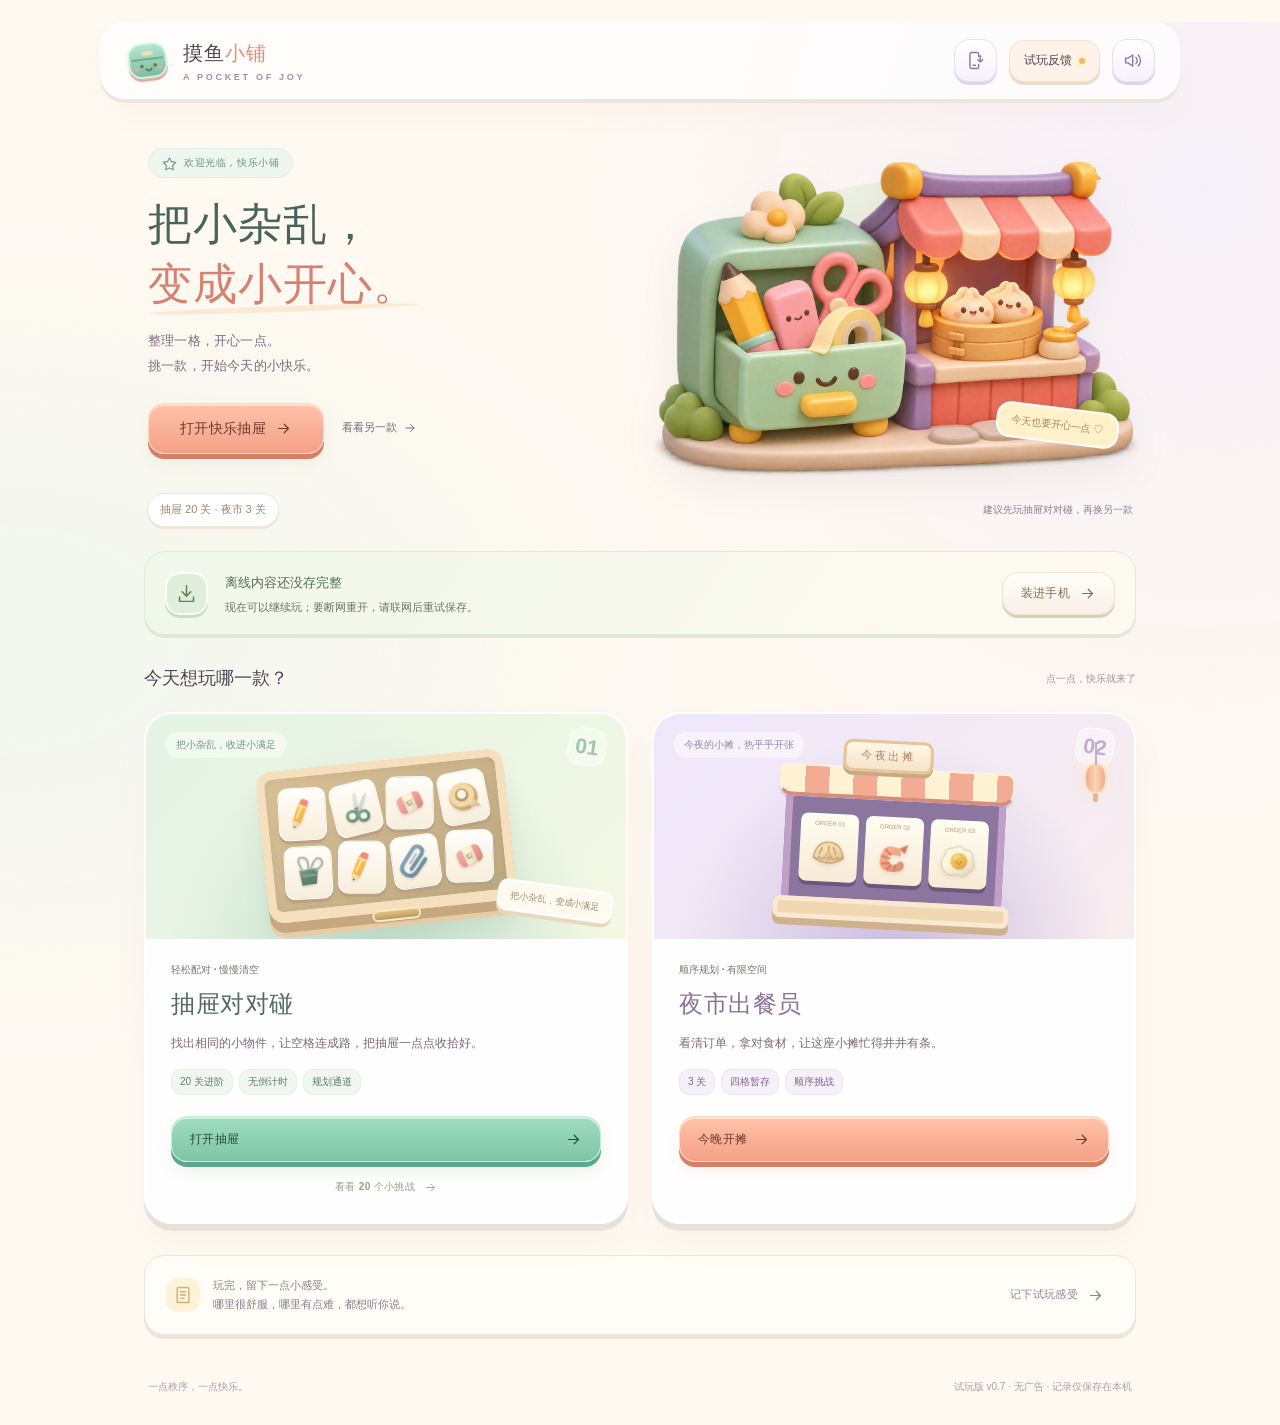
==== index.html @ 21abf0ac "Publish offline Pocket Play prototype" ====
<!doctype html>
<html lang="zh-CN">
<head><meta charset="UTF-8"><meta name="viewport" content="width=device-width,initial-scale=1,viewport-fit=cover"><meta name="theme-color" content="#fff9f1"><meta name="description" content="打开抽屉，摆好小摊。抽屉配对20关、夜市出餐3关，来选出你更想再玩的一款。"><title>摸鱼小铺 · 两种小快乐</title><link rel="icon" href="data:image/svg+xml,%3Csvg%20xmlns%3D%22http%3A%2F%2Fwww.w3.org%2F2000%2Fsvg%22%20viewBox%3D%220%200%2064%2064%22%3E%3Crect%20x%3D%225%22%20y%3D%226%22%20width%3D%2254%22%20height%3D%2251%22%20rx%3D%2217%22%20fill%3D%22%2396cfb2%22%2F%3E%3Cpath%20d%3D%22M7%2028h50%22%20stroke%3D%22%236da98b%22%20stroke-width%3D%223%22%2F%3E%3Crect%20x%3D%2223%22%20y%3D%2216%22%20width%3D%2218%22%20height%3D%225%22%20rx%3D%222.5%22%20fill%3D%22%23ffe3b5%22%2F%3E%3Cg%20fill%3D%22%23526d54%22%3E%3Ccircle%20cx%3D%2223%22%20cy%3D%2239%22%20r%3D%222.5%22%2F%3E%3Ccircle%20cx%3D%2241%22%20cy%3D%2239%22%20r%3D%222.5%22%2F%3E%3C%2Fg%3E%3Cpath%20d%3D%22M28%2044q4%205%208%200%22%20fill%3D%22none%22%20stroke%3D%22%23526d54%22%20stroke-width%3D%222.5%22%20stroke-linecap%3D%22round%22%2F%3E%3C%2Fsvg%3E"><link rel="stylesheet" href="style.css"><link rel="manifest" href="manifest.webmanifest"><link rel="apple-touch-icon" href="assets/icons/icon-180.png"><meta name="mobile-web-app-capable" content="yes"><meta name="apple-mobile-web-app-capable" content="yes"><meta name="apple-mobile-web-app-title" content="摸鱼小铺"><meta name="apple-mobile-web-app-status-bar-style" content="default"></head>
<body><header class="site-header"><a href="#" class="brand" aria-label="摸鱼小铺，返回首页"><span class="brand-mark" aria-hidden="true"><svg viewBox="0 0 48 48"><defs><linearGradient id="brandMint" x2="0" y2="1"><stop stop-color="#b6e7d0"/><stop offset="1" stop-color="#7bbd9c"/></linearGradient></defs><rect x="4" y="6" width="39" height="35" rx="13" fill="url(#brandMint)" stroke="#daf8e6" stroke-width="2"/><path d="M7 22h33" stroke="#6ba888" stroke-width="2"/><rect x="18" y="14" width="12" height="4" rx="2" fill="#f9deb1"/><circle cx="17" cy="29" r="1.8" fill="#5c6e54"/><circle cx="31" cy="29" r="1.8" fill="#5c6e54"/><path d="M21 32q3 4 6 0" fill="none" stroke="#5c6e54" stroke-width="1.7" stroke-linecap="round"/><ellipse cx="12" cy="32" rx="3" ry="1.5" fill="#e9aaa0"/><ellipse cx="36" cy="32" rx="3" ry="1.5" fill="#e9aaa0"/></svg></span><span class="brand-copy">摸鱼<em>小铺</em><small>A POCKET OF JOY</small></span></a><nav><button class="icon-button offline-entry" data-action="offline-guide" aria-label="离线安装与分享" title="离线安装与分享"><svg viewBox="0 0 24 24" fill="none" stroke="currentColor" stroke-width="1.8" stroke-linecap="round" stroke-linejoin="round" aria-hidden="true"><path d="M16 7V4a2 2 0 0 0-2-2H7a2 2 0 0 0-2 2v16a2 2 0 0 0 2 2h7a2 2 0 0 0 2-2v-3M9 18h3M18 6v8m-3-3 3 3 3-3"/></svg></button><button class="nav-feedback" data-action="report">试玩反馈 <span class="feedback-dot"></span></button><button class="icon-button" id="sound-toggle" aria-haspopup="dialog" data-action="audio-settings" aria-label="音乐与音效设置"></button></nav></header><main id="app"></main><footer class="site-footer"><span>一点秩序，一点快乐。</span><span>试玩版 v0.7 · 无广告 · 记录仅保存在本机</span></footer><dialog id="modal" aria-labelledby="modal-title"></dialog><div id="toast" class="toast" role="status" aria-live="polite"></div><script src="engine.js"></script><script src="icons.js"></script><script src="audio.js"></script><script src="offline.js"></script><script src="app.js"></script></body></html>
---- style.css ----
:root{--paper:#fff9f1;--ink:#4e4552;--muted:#7d7180;--line:#eee3db;--green:#6fba9a;--green-light:#e8f6ee;--orange:#f29a80;--cream:#fffefa;--shadow:0 16px 36px #a87c6312;--spring:cubic-bezier(.22,1.35,.45,1);font-family:ui-rounded,"SF Pro Rounded",-apple-system,BlinkMacSystemFont,"PingFang SC","Microsoft YaHei",sans-serif;color:var(--ink);background:var(--paper);font-synthesis:none;color-scheme:light}
*{box-sizing:border-box}html{scroll-behavior:smooth;scroll-padding-top:20px}body{margin:0;min-width:320px;line-height:1.6;background:radial-gradient(ellipse at 94% 12%,#eee8ff85,transparent 38%),radial-gradient(ellipse at 0 44%,#e6f5ec90,transparent 40%),#fff9f1}body.theme-night{background:radial-gradient(ellipse at 95% 15%,#e9e1ffb0,transparent 50%),#fff9f4}button,a,input,textarea{-webkit-tap-highlight-color:transparent}button{font:inherit;cursor:pointer;color:inherit;border:0;touch-action:manipulation}button:disabled{cursor:default;opacity:.42}a{color:inherit;text-decoration:none}button:focus-visible,a:focus-visible,input:focus-visible,textarea:focus-visible,summary:focus-visible{outline:3px solid #de927d;outline-offset:4px}svg{display:block}button svg{flex-shrink:0}button,a{ -webkit-user-select:none;user-select:none}button:disabled:hover{transform:none}
.site-header{max-width:1080px;margin:22px auto 0;min-height:76px;display:flex;align-items:center;justify-content:space-between;gap:16px;padding:14px 24px;background:#ffffffb8;border:1px solid #fff;box-shadow:0 4px 0 #eee6dd,0 14px 30px #a9927f0b;border-radius:25px;position:relative;z-index:3}.brand{display:flex;gap:12px;align-items:center;font-size:20px;font-weight:850;letter-spacing:1px;white-space:nowrap}.brand small{display:block;font-size:9px;letter-spacing:2.7px;margin-top:1px;font-weight:650;color:#a3919f}.brand-mark{width:46px;height:46px;display:grid;place-items:center;transform:rotate(-7deg);filter:drop-shadow(0 3px 0 #dfaaa0)}.brand-mark svg{width:46px;height:46px}.brand-copy{display:block}.brand-copy em{font-style:normal;color:#e68b77}nav{display:flex;align-items:center;gap:12px}.nav-feedback{background:#fff3e9;border:1px solid #f4e0d0;font-size:12px;font-weight:650;display:flex;align-items:center;gap:7px;min-height:42px;padding:8px 14px;border-radius:15px;box-shadow:0 3px 0 #eddaca}.feedback-dot{width:6px;height:6px;border-radius:50%;background:#edb96a;box-shadow:0 0 0 3px #fff1cf}.icon-button{width:43px;height:43px;display:grid;place-items:center;background:linear-gradient(#fff,#f7f1fc);border:1px solid #e8dfef;box-shadow:0 3px 0 #ded3e7;border-radius:15px;color:#8b79a5}.icon-button svg{width:19px;height:19px}.icon-button:active,.nav-feedback:active{transform:translateY(3px);box-shadow:none}
.home{max-width:1040px;margin:auto;padding:32px 24px 20px}.hero{display:grid;grid-template-columns:1.05fr 1fr;align-items:center;gap:20px;min-height:330px;position:relative;padding:12px 4px 16px}.intro{position:relative;z-index:1}.eyebrow{font-size:10px;font-weight:750;letter-spacing:1.5px;color:#87988b;display:flex;align-items:center;gap:7px}.eyebrow svg{width:15px;height:15px}.intro>.eyebrow{display:inline-flex;padding:6px 13px;background:#edf7ef;border:1px solid #dfeee2;border-radius:25px;color:#6a927f;letter-spacing:.6px}h1{font-size:44px;font-weight:850;letter-spacing:1px;margin:16px 0 14px;line-height:1.36}.hero h1{color:#496458}.hero h1 span{color:#d58272;position:relative}.hero h1 span::after{content:'';height:6px;border-radius:50%;position:absolute;left:0;right:0;bottom:-4px;background:#f5d3a667;transform:rotate(-2deg);z-index:-1}.intro>p{font-size:13px;line-height:1.95;letter-spacing:.2px;color:#7f6a7c;margin:0}.hero-actions{display:flex;align-items:center;gap:18px;margin-top:24px}.hero-actions .primary{min-width:176px;min-height:51px;font-size:14px}.hero-browse{font-size:11px;color:#7c6878;display:flex;align-items:center;gap:6px;padding:12px 0}.hero-browse svg{width:14px;height:14px}.hero-visual{height:315px;position:relative;display:grid;place-items:center;isolation:isolate}.hero-visual::before{content:'';position:absolute;width:290px;height:240px;border-radius:45% 55% 40% 60%;background:linear-gradient(145deg,#e0f1e1aa,#f4e7c3bb);transform:rotate(-8deg);z-index:-1}.hero-visual img{width:110%;height:100%;object-fit:contain;filter:drop-shadow(0 15px 17px #84756419);animation:gentle-float 5s ease-in-out infinite}.hero-sticker{position:absolute;padding:8px 13px;border:2px solid #fff;border-radius:14px;background:#fff1ca;color:#ac8650;font-size:10px;box-shadow:0 5px 12px #a78e6b15;transform:rotate(7deg);bottom:15px;right:13px;font-weight:650}.hero-spark{position:absolute;font-size:20px;color:#e6b978;text-shadow:0 2px #fff7df;top:19px;right:30px;transform:rotate(15deg)}.hero-spark.small{font-size:14px;top:auto;right:auto;bottom:38px;left:15px;color:#bdafd9}.intro-bottom{display:flex;align-items:center;justify-content:space-between;gap:12px;margin:19px 0 24px;padding:0 3px}.session-pill{font-size:11px;padding:7px 12px;background:#fff;border:1px solid #f0e5d9;box-shadow:0 2px 0 #efe6da;border-radius:20px;color:#9c8573;white-space:nowrap}.order-note{font-size:10px;color:#8e7d8f}.section-title{display:flex;align-items:center;gap:10px;font-size:18px;font-weight:800;margin:5px 0 19px}.section-title>span{font-size:10px;font-weight:500;color:#a4929e;margin-left:auto}
.game-cards{display:grid;grid-template-columns:1fr 1fr;gap:24px;scroll-margin-top:30px}.game-card{border:2px solid #fff;border-radius:28px;background:#ffffffec;overflow:hidden;box-shadow:0 7px 0 #e7e1d7,0 18px 35px #a2806a0c;transition:transform .24s var(--spring),box-shadow .24s;position:relative}.card-art{height:225px;position:relative;overflow:hidden;display:grid;place-items:center;background:radial-gradient(ellipse at 50% 115%,#bcdcc9,transparent 65%),linear-gradient(135deg,#e4f3e4,#f4f8e4)}.card-art::after{content:'';position:absolute;width:240px;height:25px;bottom:18px;border-radius:50%;background:#7a967b14;filter:blur(5px)}.card-art.night-art{background:radial-gradient(ellipse at 50% 115%,#c9bbdf,transparent 65%),linear-gradient(135deg,#eee7fb,#f8edee)}.art-label{position:absolute;left:20px;top:18px;font-size:10px;font-weight:700;color:#749582;background:#ffffff83;padding:5px 10px;border-radius:12px;z-index:1}.night-art .art-label{color:#9b86ac}.card-number{position:absolute;right:20px;top:14px;font-size:21px;font-weight:850;color:#a4c4ab;font-style:normal;background:#ffffff69;width:38px;height:38px;border:1px solid #ffffffa8;border-radius:13px;display:grid;place-items:center;transform:rotate(8deg)}.night-art .card-number{color:#bdaccf}.drawer-illustration{width:248px;height:152px;background:repeating-linear-gradient(0deg,#c9aa8409 0 3px,#e2c5a009 4px 7px),linear-gradient(145deg,#d9c197,#bca780);border:8px solid #f6dfbc;border-bottom-width:11px;border-radius:16px;box-shadow:0 10px 0 #c7a77f,0 15px 0 #e7cda6,0 22px 24px #728b721e,inset 0 3px 7px #9c7d5c25;transform:rotate(-6deg);position:relative;margin-top:19px;padding:11px;display:grid;grid-template-columns:repeat(4,1fr);gap:6px;z-index:1}.drawer-illustration::after{content:'';position:absolute;width:45px;height:8px;border-radius:7px;background:linear-gradient(#e7c37e,#b89b60);bottom:-20px;left:94px;border:2px solid #f8e8c7;box-shadow:0 2px 3px #9a775331}.little-object{background:linear-gradient(#fffefa,#f8edda);border:1px solid #fff;border-radius:10px;box-shadow:0 3px 0 #baa184,0 4px 5px #6d553514;display:grid;place-items:center;transform:rotate(var(--rotation,0deg))}.little-object .art{width:42px;height:42px;filter:drop-shadow(0 2px 1px #72533722) saturate(1.1)}.floating-note{position:absolute;bottom:22px;right:13px;background:#fffaf0;border:2px solid #fff;border-radius:10px;box-shadow:0 4px 0 #e7d9bd;transform:rotate(8deg);padding:7px 11px;font-size:9px;color:#9a8b70;font-weight:650;z-index:2}.night-stall{width:236px;position:relative;margin-top:37px;transform:rotate(3deg);z-index:1}.stall-roof{height:33px;background:repeating-linear-gradient(90deg,#fff3d3 0 24px,#f3ac93 24px 48px);border:2px solid #fff2e0;border-bottom:4px solid #d78d7b;border-radius:9px 9px 14px 14px;box-shadow:0 3px 0 #8f739f34}.stall-sign{position:absolute;top:-27px;left:63px;background:linear-gradient(#fff7e8,#f4e4c8);color:#af8367;border:3px solid #e6c697;border-radius:9px;padding:4px 14px;font-size:11px;letter-spacing:3px;box-shadow:0 4px 0 #c7a989}.stall-body{height:100px;margin:0 8px;border-left:7px solid #bfa1c8;border-right:7px solid #bfa1c8;display:flex;align-items:center;gap:7px;padding:9px;background:#8c759e}.mini-order{flex:1;background:linear-gradient(#fffdf1,#f8ebd6);padding:6px 3px;border-radius:7px;height:68px;box-shadow:0 4px 0 #6e557c;display:flex;flex-direction:column;align-items:center;gap:4px;font-size:6px;color:#b49a83}.mini-order .art{width:42px;height:42px;filter:drop-shadow(0 2px 2px #76553e25)}.stall-counter{height:22px;background:#f0d7b2;border:5px solid #f9e9d0;border-radius:7px;box-shadow:0 7px 0 #ceb18d}.lantern{position:absolute;top:49px;right:27px;width:23px;height:31px;background:linear-gradient(90deg,#edac90,#ffd3ae,#eeac90);border:2px solid #f9e5c3;border-radius:42%;box-shadow:0 0 22px #ffdcb766;z-index:2}.lantern::before{content:'';position:absolute;left:9px;top:-23px;height:23px;width:2px;background:#c6acc9}.lantern::after{content:'';position:absolute;left:7px;bottom:-10px;width:5px;height:9px;background:#e0bb8b;border-radius:2px}.card-content{padding:23px 25px 18px}.card-meta{font-size:10px;font-weight:650;color:#6d7d68;margin-bottom:7px;display:flex;align-items:center;justify-content:space-between;gap:8px}.game-card h2{font-size:24px;letter-spacing:.6px;margin:0 0 8px;font-weight:850;color:#526b5c}.game-card.night-card h2{color:#8b7397}.game-card p{font-size:12px;line-height:1.9;margin:0;color:#7c6978}.card-tags{display:flex;gap:6px;flex-wrap:wrap;margin:15px 0 21px}.tag{font-size:10px;color:#5f7d68;background:#f0f7ee;border:1px solid #e8efe1;border-radius:10px;padding:4px 8px}.night-card .tag{background:#f6f0fa;border-color:#eee4f1;color:#80658a}.primary,.secondary,.text-btn{min-height:46px;padding:11px 18px;border-radius:16px;display:inline-flex;align-items:center;justify-content:center;gap:9px;font-weight:750;font-size:12px;letter-spacing:.3px;transition:transform .18s var(--spring),box-shadow .18s,background .18s;position:relative}.primary{background:linear-gradient(#a1dcc2,#7dc5a5);color:#254c39;border:1px solid #c3eed8;box-shadow:0 5px 0 #5da88a,0 9px 16px #5d9a7720,inset 0 2px 0 #e7fff0a8}.primary.orange{background:linear-gradient(#ffc3a9,#f4a086);color:#6e382f;border-color:#ffd6be;box-shadow:0 5px 0 #d77e67,0 9px 16px #d697741c,inset 0 2px 0 #fff0e5a8}.secondary{background:linear-gradient(#fffefb,#f9f0e6);border:1px solid #efe2d1;color:#886c51;box-shadow:0 3px 0 #e0cdb4,inset 0 1px 0 #fff}.text-btn{background:transparent;color:#938192;box-shadow:none;min-height:42px;padding:8px 10px;font-weight:600}.primary svg,.secondary svg,.text-btn svg{width:17px;height:17px}.primary:active{transform:translateY(5px) scale(.985);box-shadow:0 0 0 #5da88a,inset 0 2px 4px #5a8e6a22}.primary.orange:active{box-shadow:0 0 0 #d77e67,inset 0 2px 4px #ba7a5622}.secondary:active{transform:translateY(3px) scale(.98);box-shadow:none}.card-content>.primary{width:100%;justify-content:space-between}.card-content>.card-level-link{width:100%;min-height:34px;margin-top:8px;font-size:10px;color:#94a491}.card-level-link svg{width:13px;height:13px}.home-bottom{margin:31px 0 0;padding:18px 21px;border:1px solid #efe5d8;border-radius:20px;background:#fffdf8;display:flex;align-items:center;gap:13px;font-size:11px;color:#8e7788;line-height:1.8;box-shadow:0 4px 0 #eee5db}.home-bottom>svg{width:34px;height:34px;color:#d1af85;flex-shrink:0;padding:7px;background:#fff3d7;border-radius:12px}.home-bottom b{font-weight:700;color:#8e7d89}.home-bottom .text-btn{margin-left:auto;white-space:nowrap;font-size:11px}.site-footer{max-width:1040px;margin:4px auto 0;padding:20px 28px 30px;display:flex;justify-content:space-between;color:#ac9da7;font-size:10px;gap:15px}.saved-badge{font-size:9px;color:#75927d;letter-spacing:0;display:flex;gap:3px;align-items:center;background:#eef7eb;padding:4px 7px;border-radius:9px;white-space:nowrap}.saved-badge svg{width:12px;height:12px}
.game-shell{max-width:1040px;margin:auto;padding:24px 25px 18px}.game-topline{display:flex;align-items:center;justify-content:space-between;gap:12px;padding:0 1px}.back-link{background:#fffefb;border:1px solid #f0e5d9;border-radius:14px;display:flex;align-items:center;gap:3px;font-size:11px;color:#9a8490;min-height:39px;padding:7px 11px;box-shadow:0 2px 0 #eadecf}.back-link svg{width:16px;height:16px}.level-selector{display:flex;align-items:center;gap:6px}.level-chip{height:36px;min-width:52px;padding:0 11px;background:#fffdf9;color:#ad98a8;border:1px solid #f0e5dc;font-size:11px;border-radius:14px;display:flex;align-items:center;justify-content:center;gap:4px;box-shadow:0 3px 0 #e9ded2}.level-chip.active{color:#6c927d;border-color:#bbdcc9;background:#e3f4e8;box-shadow:0 3px 0 #acd0b9}.level-chip svg{width:12px;height:12px}.level-step{width:37px;height:37px;display:grid;place-items:center;background:linear-gradient(#fff,#f3f8f0);border:1px solid #e1ecdd;border-radius:14px;padding:0;color:#8da389;box-shadow:0 3px 0 #d4e0ca}.level-step svg{width:15px;height:15px}.level-map-trigger{min-height:38px;display:flex;align-items:center;gap:8px;border:1px solid #cce6d3;border-radius:14px;background:linear-gradient(#ecf8ee,#e0f0e1);font-size:11px;padding:7px 13px;white-space:nowrap;color:#729378;font-weight:700;box-shadow:0 3px 0 #bcd7bf}.level-map-trigger svg{width:13px;height:13px}.level-step:active,.level-chip:active,.level-map-trigger:active{transform:translateY(3px);box-shadow:none}.game-layout{display:grid;grid-template-columns:minmax(0,1fr) 305px;gap:50px;margin-top:27px;align-items:start}.game-main{min-width:0;max-width:535px}.game-heading{display:flex;align-items:center;justify-content:space-between;gap:10px;margin-bottom:21px}.game-heading h1{font-size:28px;margin:4px 0 3px;letter-spacing:1px;color:#526e60;font-weight:850}.game-heading .eyebrow{font-size:8px;letter-spacing:1.7px;color:#a0b19d}.level-subtitle{font-size:12px;color:#7c6679;margin:0}.game-timer{font-size:12px;color:#85674d;display:flex;gap:6px;align-items:center;font-variant-numeric:tabular-nums;padding:7px 10px;border-radius:12px;background:#fff3dd;border:1px solid #f0e2c5;white-space:nowrap}.game-timer svg{width:15px;height:15px}.progress-label{display:flex;justify-content:space-between;gap:10px;font-size:11px;color:#8d788b;margin-bottom:9px;padding:0 3px}.progress-label strong{font-weight:750;color:#4d7c63}.progress-track{height:10px;background:#e8e9dc;border:2px solid #fffdf6;box-shadow:inset 0 2px 3px #aba88d26,0 1px 0 #e5dfcd;border-radius:15px;margin-bottom:22px;overflow:hidden}.progress-fill{height:100%;background:linear-gradient(0deg,#8cc9a8,#b8e5bd);border-radius:10px;box-shadow:inset 0 1px 0 #e4ffdd;transition:width .25s}
.drawer-stage{position:relative;padding:16px;background:repeating-linear-gradient(0deg,#99754606 0 2px,transparent 2px 7px),linear-gradient(145deg,#cfb892,#d9c49e 38%,#c6ae88);border:9px solid #f3dcb7;border-bottom-width:16px;border-radius:24px;box-shadow:0 5px 0 #bca07c,0 10px 0 #e4c79e,0 20px 28px #a28a6120,inset 0 5px 10px #8d704933,inset 0 0 0 1px #b49d78}.drawer-stage::before{content:'';position:absolute;inset:-5px;border:1px solid #fff2d8a8;border-radius:18px;pointer-events:none}.drawer-stage::after{content:'';position:absolute;bottom:-18px;width:53px;height:8px;left:calc(50% - 26px);background:linear-gradient(#e9cb8b,#b99e69);border:2px solid #f9e9bc;border-radius:10px;box-shadow:0 2px 3px #96784b33}.drawer-grid{display:grid;grid-template-columns:repeat(var(--cols),minmax(0,1fr));gap:7px;position:relative}.tile{aspect-ratio:1;background:linear-gradient(155deg,#fffef9,#fff5e3);border:1px solid #fff7e9;border-radius:13px;display:flex;align-items:center;justify-content:center;box-shadow:0 4px 0 #b99d78,0 5px 5px #8d755126,inset 0 2px 1px #fff;transition:transform .18s var(--spring),box-shadow .16s,background .16s;min-width:0;padding:1px;position:relative;isolation:isolate}.tile::before{content:'';position:absolute;width:70%;height:68%;border-radius:40% 55% 46% 50%;background:var(--object-color,#d5be96);opacity:.095;z-index:-1;transform:rotate(-12deg)}.tile::after{content:'';position:absolute;left:8px;top:4px;width:35%;height:3px;border-radius:5px;background:#ffffffb8;pointer-events:none}.tile .art{width:94%;height:94%;max-width:70px;filter:drop-shadow(0 2px 1px #70533827) saturate(1.14);transform:rotate(var(--object-tilt,0deg));transition:transform .2s var(--spring);pointer-events:none}.tile.selected{border:2px solid #d6a761;transform:translateY(-3px) scale(1.035);background:linear-gradient(#fff5cb,#ffe6ad);box-shadow:0 5px 0 #b59058,0 0 0 3px #fff3be78,0 9px 13px #aa895033}.tile.selected .art{transform:rotate(0deg) scale(1.05)}.tile.hinted{border:2px solid #e49d97;animation:hint-glow 1.3s ease-in-out infinite;background:#fff0e2}.tile.empty{visibility:hidden;pointer-events:none}.tile.removing{animation:tile-pop .26s ease-in forwards}.tile.wrong{animation:soft-shake .28s ease}.connection{position:absolute;inset:0;width:100%;height:100%;pointer-events:none;z-index:3;overflow:visible}.connection polyline{fill:none;stroke-linecap:round;stroke-linejoin:round}.connection .line-shadow{stroke:#78b29a;stroke-width:8;opacity:.5}.connection .line-main{stroke:#fff5ad;stroke-width:4;filter:drop-shadow(0 0 4px #fff6b8)}.match-celebration{position:fixed;inset:0;pointer-events:none;z-index:12;overflow:hidden}.match-celebration span{position:absolute;display:block;color:var(--spark-color);font-size:11px;line-height:1;animation:sparkle-out .56s ease-out forwards;transform-origin:center}.match-celebration .match-word{font-size:11px;letter-spacing:1px;font-weight:800;color:#a78051;text-shadow:0 1px #fff4cc;animation:match-word .6s ease-out forwards;white-space:nowrap}
.game-message{font-size:11px;line-height:1.8;text-align:center;color:#7d6b7d;min-height:43px;padding:20px 6px 0}.game-controls{display:flex;justify-content:center;gap:12px;margin:17px 0 12px}.game-controls button{font-size:12px;padding:10px 16px;min-height:45px}.feedback-callout{display:block;font-size:10px;line-height:1.8;margin-top:18px;color:#ad9ca7;text-align:center}.feedback-callout button{color:#8ca58d;text-decoration:underline;text-underline-offset:3px;padding:0;background:none;font-size:inherit;min-height:36px}.game-side{padding:26px 24px;background:linear-gradient(145deg,#fffefb,#f9f7eb);border:2px solid #fff;border-radius:25px;box-shadow:0 5px 0 #e9e3d5,0 15px 28px #a28b6d0b;margin-top:4px;position:sticky;top:24px}.side-kicker{font-size:9px;letter-spacing:2px;color:#b0b59b}.game-side h2{font-size:21px;line-height:1.8;letter-spacing:.7px;font-weight:750;margin:10px 0 20px;color:#6f8c74}.side-sample{display:flex;align-items:center;justify-content:center;gap:10px;padding:15px 10px;background:linear-gradient(#edf5e5,#e5edd8);border:1px solid #fff;border-radius:17px;box-shadow:inset 0 2px 5px #b3c19a1c}.side-sample .art{width:47px;height:47px;filter:drop-shadow(0 2px 1px #86906b2b) saturate(1.12)}.side-sample>span{font-size:15px;color:#b2bf97}.side-sample>svg{width:23px;height:23px;color:#91af7a}.rule-step{display:flex;gap:11px;margin:18px 0;align-items:start;color:#807184;font-size:11px;line-height:1.9}.rule-step>span{font-size:10px;font-weight:800;color:#647e57;line-height:1;min-width:24px;height:24px;border-radius:9px;background:#edf3e4;display:grid;place-items:center;margin-top:1px}.rule-step p{margin:0}.side-divider{height:1px;background:#ede8db;margin:21px 0}.side-bottom{font-size:10px;color:#b0a498;line-height:1.9}.mobile-rule{display:none}
.night-shell .game-heading h1{color:#8e739f}.night-shell .game-heading .eyebrow{color:#b2a0c3}.night-shell .level-chip.active{background:#efe6f8;color:#a386b6;border-color:#dfcdeb;box-shadow:0 3px 0 #d2bcdf}.night-shell .game-timer{color:#886386;background:#faf0f3;border-color:#efdee9}.night-shell .progress-fill{background:linear-gradient(0deg,#c5a6dc,#e5cced);box-shadow:inset 0 1px 0 #f9edff}.night-shell .progress-label strong{color:#ae8cbf}.night-stage{background:radial-gradient(ellipse at 50% 0,#9a85ad45,transparent 55%),linear-gradient(145deg,#776289,#665178);border:8px solid #bea3d2;border-bottom-width:13px;border-radius:23px;padding:20px 15px 17px;box-shadow:0 5px 0 #8b6a9d,0 10px 0 #cdb1dc,0 20px 28px #80618b18,inset 0 3px 7px #3c214326;position:relative}.night-stage::before{content:'';position:absolute;top:-8px;left:-8px;right:-8px;height:12px;border:2px solid #fff0e1;border-radius:20px 20px 7px 7px;background:repeating-linear-gradient(90deg,#ffe7c4 0 24px,#f5ad94 24px 48px);box-shadow:0 2px 0 #bd8c81}.orders-label{display:flex;justify-content:space-between;color:#f0e4f8;font-size:9px;letter-spacing:1px;margin:0 3px 11px}.orders{display:grid;grid-template-columns:repeat(3,minmax(0,1fr));gap:9px;margin-bottom:19px}.order{min-height:105px;border-radius:10px 10px 3px 3px;background:linear-gradient(#fffdf0,#f9ead4);padding:10px 5px 9px;position:relative;box-shadow:0 4px 0 #44304e35;box-sizing:border-box;border:1px solid #fff9e7}.order::after{content:'';height:5px;position:absolute;left:0;right:0;bottom:-3px;background:radial-gradient(circle,#705a82 2px,transparent 2.8px) left/9px 8px repeat-x}.order-head{display:flex;justify-content:space-between;color:#8b6955;font-size:8px;letter-spacing:.7px;margin-bottom:9px;border-bottom:1px dashed #e5d0b9;padding-bottom:5px}.order-items{display:flex;flex-wrap:wrap;justify-content:center;gap:1px}.order-food{width:35px;height:36px;position:relative;display:grid;place-items:center}.order-food .art{width:35px;height:35px;filter:drop-shadow(0 2px 1px #9b704620) saturate(1.14)}.order-food.got .art{opacity:.24}.order-food.got::after{content:'✓';position:absolute;inset:0;display:grid;place-items:center;font-size:20px;color:#609669;font-weight:900;text-shadow:0 1px #fff}.order.empty-order{background:#e4d4ef14;border:1px dashed #bda5cc70;box-shadow:none;display:grid;place-items:center;color:#d1bfdc;font-size:10px;gap:4px}.order.empty-order>svg{width:23px;height:23px}.order.empty-order::after{display:none}.buffer-label{font-size:10px;color:#f9edf9;display:flex;justify-content:space-between;margin:3px 4px 9px}.buffer{display:flex;gap:9px;padding:0 15px 17px;border-bottom:1px solid #c3a9d349;justify-content:center}.buffer-slot{width:55px;height:52px;border:2px dashed #bca3cc;background:#5c446b7d;border-radius:13px;display:grid;place-items:center;color:#b59bc4;font-size:11px;box-shadow:inset 0 2px 4px #35243c18}.buffer-slot .art{width:45px;height:45px;filter:drop-shadow(0 2px 1px #755d4a30) saturate(1.14)}.buffer-slot.full{border:2px solid #f7e4f5;background:linear-gradient(#f8eaf3,#e6cfe4);box-shadow:0 3px 0 #52396166,inset 0 2px 1px #fff6fd}.buffer.danger .buffer-slot:not(.full){border-color:#ffd7b3;color:#ffe7c8;animation:gentle-warn 1s infinite}.buffer.danger .buffer-slot.full{border-color:#fbd2be;background:linear-gradient(#ffe7d5,#edc8bd)}.pantry-label{color:#f7eaff;font-size:9px;letter-spacing:.8px;display:flex;justify-content:space-between;margin:16px 3px 9px}.pantry{display:grid;grid-template-columns:repeat(var(--lanes),minmax(0,1fr));gap:8px;align-items:start}.food-lane{display:flex;flex-direction:column;align-items:center;gap:5px;padding:5px 4px 8px;background:#4e375f4d;border:1px solid #d9bee921;border-radius:13px;min-height:143px;min-width:0;box-shadow:inset 0 2px 3px #38284324}.food-tile{background:linear-gradient(#fff5dd,#f3e1bb);width:100%;aspect-ratio:1;border-radius:11px;box-shadow:0 4px 0 #a88566;padding:2px;position:relative;border:1px solid #fff7e1;display:grid;place-items:center;min-width:0}.food-tile .art{width:100%;height:100%;max-width:57px;filter:drop-shadow(0 2px 1px #926b4430) saturate(1.15)}.food-tile.front{border:2px solid #fff5c6;background:linear-gradient(#fff9e7,#f9e8c1);box-shadow:0 4px 0 #c39b71,0 6px 8px #38213c22;transition:transform .18s var(--spring),box-shadow .18s;cursor:pointer}.food-tile.front::after{content:'';position:absolute;top:-4px;right:-4px;width:8px;height:8px;background:#a9ddbb;border:2px solid #80628e;border-radius:50%;box-shadow:0 0 0 2px #aed9b720}.food-tile.front:active{transform:translateY(3px) scale(.96);box-shadow:0 1px 0 #b38f67}.food-tile.behind{height:34px;aspect-ratio:auto;opacity:.76;border-radius:8px;box-shadow:0 2px 0 #51396466;background:linear-gradient(#ddd0e0,#c4b5d1);border:1px solid #ecdff1;pointer-events:none;padding:0}.food-tile.behind .art{width:33px;height:33px}.food-tile.hinted{border-color:#ffe0a0;animation:hint-glow 1s infinite}.lane-empty{font-size:9px;color:#c7b0d4;padding-top:17px}.night-shell .game-side{background:linear-gradient(145deg,#fffaff,#faf1fa);box-shadow:0 5px 0 #eaddeb,0 15px 28px #a480aa0b}.night-shell .side-kicker{color:#c2aac8}.night-shell .game-side h2{color:#8e6b9e}.night-shell .rule-step>span{background:#f1e6f6;color:#b092c1}.night-shell .side-sample{background:linear-gradient(#f7eaf6,#f0dff0)}
dialog{border:2px solid #fff;border-radius:29px;background:linear-gradient(145deg,#fffefb,#fff8ee);color:var(--ink);width:min(446px,calc(100% - 28px));padding:30px;max-height:calc(100dvh - 40px);box-shadow:0 7px 0 #dcd0be,0 30px 90px #5b435c30;overscroll-behavior:contain}dialog[open]{animation:modal-pop .25s var(--spring)}dialog::backdrop{background:#64516660;backdrop-filter:blur(6px)}.modal-close{position:absolute;right:13px;top:13px;width:36px;height:36px;background:linear-gradient(#fff,#f4e8f2);border:1px solid #eddfeb;box-shadow:0 2px 0 #e2d3e1;border-radius:13px;display:grid;place-items:center;color:#b399af;z-index:1}.modal-close svg{width:17px;height:17px}.modal-kicker{font-size:9px;color:#b9a89e;letter-spacing:1.7px;margin:0 30px 11px 0}.modal-title{font-size:24px;letter-spacing:.5px;line-height:1.65;margin:0 0 11px;font-weight:850;color:#677e6a;padding-right:15px}.modal-body{font-size:12px;line-height:1.95;color:#7e6c7b}.modal-body strong{color:#9a8466;font-weight:750}.modal-body p{margin:9px 0}.modal-art{display:flex;justify-content:center;gap:13px;align-items:center;padding:18px;margin:13px 0 17px;background:linear-gradient(#f1f7e5,#eaf1dd);border:2px solid #fff;border-radius:21px;box-shadow:inset 0 2px 4px #afb9a116}.modal-art .art{width:55px;height:55px;filter:drop-shadow(0 3px 1px #879b6925) saturate(1.15)}.modal-art svg:not(.art){width:23px;color:#a5b88b}.modal-actions{display:flex;flex-direction:column;gap:13px;margin-top:23px}.modal-actions .primary,.modal-actions .secondary{width:100%;min-height:47px}.modal-actions .text-btn{min-height:36px;font-size:11px}.result-medal{margin:7px auto 20px;background:radial-gradient(circle at 35% 25%,#fff6b3,#efcb73);border:4px solid #fff6cf;width:77px;height:77px;border-radius:26px;display:grid;place-items:center;color:#bd9146;transform:rotate(-9deg);box-shadow:0 5px 0 #d2ad61,0 10px 20px #e4c57522}.result-medal svg{width:37px;height:37px;fill:#ffeaaa;stroke-width:1.5}.result-center{text-align:center}.result-center .modal-title{padding-right:0}.result-stats{display:flex;justify-content:center;gap:43px;margin:20px 0;padding:17px;background:#f3f5e8;border:1px solid #fff;border-radius:18px;box-shadow:inset 0 2px 4px #b3b89813}.result-stats strong{display:block;font-size:24px;font-weight:800;color:#84a27d;font-variant-numeric:tabular-nums}.result-stats span{font-size:10px;color:#8b8169}.feedback-form fieldset{border:0;padding:0;margin:19px 0}.feedback-form legend{font-size:12px;line-height:1.8;color:#8b7c8c;margin-bottom:9px;font-weight:700}.choices{display:flex;gap:7px;flex-wrap:wrap}.choice{position:relative;flex:1;min-width:70px}.choice input{position:absolute;opacity:0;width:1px;height:1px}.choice span{display:flex;align-items:center;justify-content:center;min-height:43px;padding:8px 7px;background:linear-gradient(#fffefa,#f8f1e9);border:1px solid #eee2d5;border-radius:12px;font-size:11px;color:#8b7487;text-align:center;box-shadow:0 2px 0 #e7daca;transition:transform .15s var(--spring),background .15s}.choice input:checked+span{background:linear-gradient(#e6f4e8,#d8ecd9);border-color:#b5d3b8;color:#78977c;box-shadow:0 2px 0 #afceb3}.choice input:focus-visible+span{outline:3px solid #ddae92;outline-offset:2px}.rating-choices .choice{min-width:34px}.rating-choices .choice span{font-size:10px;padding:8px 2px}.preference-choices .choice{min-width:44%}textarea{font:inherit;resize:vertical;width:100%;min-height:85px;border-radius:14px;border:1px solid #eadecf;padding:13px;background:#fffef8;color:#8a7a86;font-size:12px;line-height:1.8;box-shadow:inset 0 2px 4px #c3a88b0c}textarea::placeholder{color:#b9aab1}.report-game{padding:14px 16px;background:#f0f5e8;border:1px solid #fff;border-radius:16px;margin:12px 0;font-size:11px;line-height:1.95;color:#7b886d}.report-game strong{display:block;color:#7d9b7a;font-size:13px;font-weight:750;margin-bottom:3px}.report-details{font-size:11px;color:#aa9ca5;line-height:1.9;margin-top:17px}.report-options{display:grid;grid-template-columns:1fr 1fr;gap:10px;margin-top:19px}.report-options button{font-size:11px;padding:10px 7px}.report-area{margin-top:16px;min-height:180px;font-size:11px;line-height:1.8}.privacy-note{font-size:10px;color:#85717d;line-height:1.9;margin-top:17px}.mini-notice{background:#fff2d8;border:1px solid #eedfbd;border-radius:14px;padding:12px;font-size:10px;color:#b0966b;line-height:1.8;margin-top:14px}.toast{position:fixed;bottom:max(30px,env(safe-area-inset-bottom));left:50%;transform:translate(-50%,20px);background:#fff8e9;color:#a1876e;border:2px solid #fff;padding:13px 20px;border-radius:18px;font-size:12px;line-height:1.7;max-width:min(420px,90vw);width:max-content;text-align:center;opacity:0;pointer-events:none;transition:opacity .2s,transform .2s;z-index:30;box-shadow:0 4px 0 #dec9ae,0 12px 25px #6f574222}.toast.show{opacity:1;transform:translate(-50%,0)}.win-stars{position:fixed;inset:0;pointer-events:none;z-index:5;overflow:hidden}.win-stars span{position:absolute;width:7px;height:12px;border-radius:3px;animation:confetti 1.5s forwards;top:30%;left:50%}
.level-map{margin:20px 0 12px}.level-chapter{margin:20px 0}.chapter-heading{display:flex;justify-content:space-between;font-size:10px;color:#9ba78e;margin-bottom:10px;font-weight:700}.chapter-heading span:last-child{font-size:9px;color:#baacb6;font-weight:500}.level-map-grid{display:grid;grid-template-columns:repeat(5,minmax(0,1fr));gap:8px}.level-map-cell{min-height:65px;padding:9px 2px;border:1px solid #f1e4d6;border-radius:15px;background:linear-gradient(#fffefa,#f9f0e3);box-shadow:0 4px 0 #e6d4be;display:flex;flex-direction:column;align-items:center;justify-content:center;gap:5px;color:#92738b;transition:transform .17s var(--spring),box-shadow .17s}.level-map-cell strong{font-size:20px;font-weight:850;font-variant-numeric:tabular-nums}.level-map-cell>span{font-size:8px;display:flex;align-items:center;justify-content:center;gap:2px;color:#bcaeb6}.level-map-cell>span svg{width:10px;height:10px}.level-map-cell.completed{background:linear-gradient(#e8f7e8,#d8ecd9);border-color:#c7e3c8;color:#5a865b;box-shadow:0 4px 0 #b9d6b6}.level-map-cell.completed>span{color:#5c7d58}.level-map-cell.current{border:2px solid #e4ad87;background:linear-gradient(#fff5dc,#ffe6bb);box-shadow:0 4px 0 #d9b387;color:#926d39}.level-map-cell:active{transform:translateY(4px) scale(.98);box-shadow:none}.audio-control{margin:19px 0;padding:15px 0;border-bottom:1px solid #f0e5db}.audio-control-heading{display:flex;align-items:center;justify-content:space-between;gap:15px}.audio-control-heading strong{font-size:13px;font-weight:750;color:#899b80}.audio-control-heading p{font-size:10px;color:#b1a1aa;line-height:1.8;margin:4px 0}.audio-switch{min-height:38px;min-width:62px;border:1px solid #cce4cc;background:linear-gradient(#e7f6e6,#d3e8d2);color:#86a67e;border-radius:15px;font-size:11px;font-weight:750;box-shadow:0 3px 0 #b7d2b3}.audio-switch[aria-checked="false"]{border-color:#eadee6;background:#f5edf1;color:#b6a3b0;box-shadow:0 3px 0 #e2d6de}.audio-switch:active{transform:translateY(3px);box-shadow:none}.audio-volume{display:flex;align-items:center;gap:12px;margin-top:13px;font-size:10px;color:#8e7887}.audio-volume input{flex:1;min-width:0;accent-color:#94bd93;height:30px;cursor:pointer}.audio-volume output{min-width:33px;text-align:right;font-variant-numeric:tabular-nums}.audio-status{font-size:10px;color:#788b69;min-height:18px;line-height:1.8;margin:0}.audio-retry{font-size:10px;padding:0;min-height:35px}.audio-preview-label{margin:17px 0 10px;font-size:10px;color:#af9ca9}.audio-previews{display:grid;grid-template-columns:repeat(3,1fr);gap:9px}.audio-previews .secondary{font-size:10px;padding:9px 5px;min-height:42px}.audio-credits{font-size:9px;color:#b3a4ad;line-height:1.9;border-top:1px solid #eee2db;padding-top:12px}.audio-credits summary{cursor:pointer;min-height:28px}.audio-credits a{text-decoration:underline;text-underline-offset:2px;color:#9ba58c}.audio-credits p{margin:7px 0}
@media(hover:hover) and (pointer:fine){.game-card:hover{transform:translateY(-5px);box-shadow:0 9px 0 #e7e1d7,0 22px 35px #a2806a14}.primary:hover{transform:translateY(-2px);filter:brightness(1.025)}.secondary:hover{transform:translateY(-2px);background:#fff9ee}.tile:not(.empty):not(.removing):hover{transform:translateY(-3px) scale(1.03);box-shadow:0 6px 0 #b99d78,0 9px 9px #8d755126}.tile:hover .art{transform:rotate(0deg) scale(1.04)}.food-tile.front:hover{transform:translateY(-3px)}.level-map-cell:hover{transform:translateY(-2px)}.icon-button:hover,.nav-feedback:hover{filter:brightness(1.025)}}
@keyframes gentle-float{50%{transform:translateY(-7px) rotate(1deg)}}@keyframes hint-glow{50%{box-shadow:0 4px 0 #c69f84,0 0 0 3px #ffdbbc8f;filter:brightness(1.04)}}@keyframes soft-shake{20%{transform:translateX(-3px) rotate(-2deg)}50%{transform:translateX(3px) rotate(2deg)}75%{transform:translateX(-2px)}}@keyframes tile-pop{0%{transform:scale(1)}30%{transform:scale(1.1) rotate(-3deg);opacity:1}100%{transform:scale(.3) rotate(9deg);opacity:0}}@keyframes modal-pop{from{opacity:0;transform:translateY(14px) scale(.96)}to{opacity:1;transform:none}}@keyframes sparkle-out{0%{transform:translate(-50%,-50%) scale(.3);opacity:0}20%{opacity:1}100%{transform:translate(calc(-50% + var(--dx)),calc(-50% + var(--dy))) rotate(var(--spin)) scale(.3);opacity:0}}@keyframes match-word{from{transform:translate(-50%,0);opacity:0}25%{opacity:1}to{transform:translate(-50%,-27px);opacity:0}}@keyframes confetti{to{transform:translate(var(--x),var(--y)) rotate(var(--r));opacity:0}}@keyframes gentle-warn{50%{box-shadow:0 0 0 3px #ffd5a931;background:#7a5b794d}}
@media(max-width:1100px){.site-header{margin-left:22px;margin-right:22px}.game-layout{gap:35px;grid-template-columns:minmax(0,1fr) 285px}.game-side{padding:24px 21px}.game-side h2{font-size:19px}}
@media(max-width:850px){.hero{grid-template-columns:1fr 1fr;gap:0;min-height:305px}.hero h1{font-size:36px}.hero-visual{height:270px}.hero-visual::before{width:230px;height:215px}.hero-sticker{right:0;font-size:9px}.game-layout{gap:25px;grid-template-columns:minmax(0,1fr) 250px}.game-side{padding:22px 18px}.game-side h2{font-size:18px}.game-side .rule-step{font-size:10px}.drawer-stage{padding:13px;border-width:8px;border-bottom-width:14px}.drawer-grid{gap:6px}.game-heading h1{font-size:25px}.game-heading .eyebrow{font-size:7px;letter-spacing:1px}.card-art{height:205px}.drawer-illustration{transform:rotate(-6deg) scale(.9)}.night-stall{transform:rotate(3deg) scale(.9)}.floating-note{font-size:8px;right:10px}.card-content{padding:21px}.game-card h2{font-size:22px}.order-food{width:28px;height:30px}.order-food .art{width:28px;height:28px}.orders{gap:6px}.order-head{font-size:7px}.night-stage{padding:18px 10px 14px}.pantry{gap:6px}.food-lane{padding-left:3px;padding-right:3px}}
@media(max-width:650px){.site-header{min-height:66px;padding:12px 15px;margin:13px 14px 0;border-radius:21px}.brand{font-size:17px;gap:9px;letter-spacing:.7px}.brand-mark,.brand-mark svg{width:37px;height:37px}.brand small{font-size:7px;letter-spacing:2.2px}.nav-feedback{font-size:10px;padding:7px 10px;min-height:37px;border-radius:12px}nav{gap:9px}.icon-button{width:37px;height:37px;border-radius:12px}.icon-button svg{width:17px;height:17px}.home{padding:22px 18px 16px}.hero{display:block;min-height:0;padding:5px 3px 0}.intro{max-width:100%;padding-right:15%}.hero h1{font-size:32px;line-height:1.4;margin:14px 0 13px;letter-spacing:.7px}.intro>.eyebrow{font-size:9px;padding:5px 10px}.intro>p{font-size:11px;line-height:1.9;max-width:205px}.hero-actions{gap:14px;margin-top:22px;position:relative;z-index:2}.hero-actions .primary{min-width:157px;min-height:47px;font-size:12px}.hero-browse{font-size:10px}.hero-visual{position:absolute;width:clamp(140px,38vw,190px);height:155px;right:-10px;top:30px;z-index:0;pointer-events:none;opacity:.95}.hero-visual::before{width:150px;height:138px;opacity:.6}.hero-visual img{width:112%;height:100%;transform:rotate(6deg);animation:none}.hero-sticker{display:none}.hero-spark{font-size:12px;right:7px;top:7px}.hero-spark.small{display:none}.intro-bottom{margin:26px 0 24px;flex-wrap:wrap;gap:11px;padding:0}.session-pill{font-size:9px;padding:6px 10px}.order-note{font-size:9px}.section-title{font-size:17px;margin-bottom:16px}.section-title>span{font-size:9px}.game-cards{grid-template-columns:1fr;gap:25px}.card-art{height:209px}.drawer-illustration{transform:rotate(-6deg) scale(.93)}.night-stall{transform:rotate(3deg) scale(.96)}.art-label{left:18px;top:17px;font-size:9px}.card-number{right:17px;width:35px;height:35px;font-size:19px}.floating-note{right:18px;font-size:9px;bottom:21px}.card-content{padding:21px 23px 16px}.game-card h2{font-size:23px}.game-card p{font-size:12px}.card-meta{font-size:9px}.card-tags{margin:14px 0 20px}.primary,.secondary{border-radius:15px}.card-content>.primary{min-height:46px}.home-bottom{gap:11px;padding:16px;margin-top:28px;font-size:10px;flex-wrap:wrap}.home-bottom .text-btn{margin:0 0 0 43px;min-height:27px;font-size:10px;padding:0}.site-footer{padding:17px 23px 25px;flex-direction:column;font-size:9px;gap:7px}.game-shell{padding:19px 16px 100px;max-width:490px}.game-topline{gap:8px}.back-link{font-size:10px;padding:7px 9px;min-height:36px}.back-link svg{width:14px;height:14px}.drawer-level-nav{gap:5px}.level-step{width:34px;height:35px;border-radius:12px}.level-map-trigger{min-height:36px;padding:7px 10px;font-size:10px;gap:7px}.level-chip{min-width:45px;padding:0 8px;font-size:10px;height:35px}.game-layout{display:block;margin-top:22px}.game-main{max-width:none}.game-side{display:none}.game-heading{margin-bottom:16px;gap:8px}.game-heading h1{font-size:26px;letter-spacing:.5px}.game-heading .eyebrow{font-size:7px;letter-spacing:1.1px}.level-subtitle{font-size:11px}.game-timer{font-size:11px;padding:6px 9px}.game-timer svg{width:13px;height:13px}.mobile-rule{display:block;background:#f0f7e8;border:1px solid #e4edd7;border-radius:14px;padding:10px 12px;margin:13px 0 18px;font-size:10px;line-height:1.9;color:#5e7555;box-shadow:inset 0 1px 0 #fff}.mobile-rule button{font-size:10px;font-weight:700}.night-shell .mobile-rule{background:#f7eff9;border-color:#ecdef0;color:#7c6389}.progress-label{font-size:10px;margin-bottom:8px}.progress-track{margin-bottom:19px;height:9px}.drawer-stage{padding:12px;border-width:6px;border-bottom-width:13px;border-radius:21px;box-shadow:0 5px 0 #bca07c,0 9px 0 #e4c79e,0 15px 24px #a28a6118,inset 0 4px 7px #8d70492b}.drawer-stage::before{border-radius:16px;inset:-3px}.drawer-grid{gap:6px}.tile{border-radius:11px;padding:0;box-shadow:0 3px 0 #b99d78,0 4px 4px #8d755120,inset 0 2px 1px #fff}.tile::after{left:6px;top:3px;height:2px}.tile .art{width:97%;height:97%}.game-message{padding-top:20px;font-size:10px;min-height:44px;line-height:1.85}.game-controls{position:fixed;bottom:calc(14px + env(safe-area-inset-bottom));left:50%;transform:translateX(-50%);z-index:9;width:min(350px,calc(100vw - 28px));gap:8px;margin:0;background:#fffdf7ed;border:2px solid #fff;padding:9px;border-radius:23px;box-shadow:0 4px 0 #e5d8c7,0 10px 30px #6e544221;backdrop-filter:blur(12px)}.game-controls button{flex:1;min-width:0;min-height:43px;padding:9px 5px;font-size:11px;border-radius:13px;gap:6px}.game-controls button svg{width:16px;height:16px}.game-controls .text-btn{background:#faf1e8;border:1px solid #eddfd3;box-shadow:0 2px 0 #e5d4c3}.feedback-callout{font-size:10px;margin-top:14px}.in-game .site-footer{display:none}.in-game .toast{bottom:calc(100px + env(safe-area-inset-bottom))}.night-stage{padding:18px 11px 14px;border-width:6px;border-bottom-width:12px;border-radius:21px}.night-stage::before{left:-6px;right:-6px;top:-6px}.orders{gap:7px;margin-bottom:15px}.order{min-height:95px;padding:8px 4px}.order-head{font-size:7px;margin-bottom:7px}.order-food{width:30px;height:33px}.order-food .art{width:30px;height:30px}.buffer{padding:0 13px 14px;gap:9px}.buffer-slot{width:51px;height:49px;border-radius:12px}.buffer-slot .art{width:43px;height:43px}.pantry{gap:6px}.food-lane{padding:5px 3px 7px;gap:5px;min-height:137px;border-radius:11px}.food-tile{border-radius:9px;padding:1px}.food-tile.behind{height:31px;border-radius:6px}.food-tile.behind .art{height:29px;width:29px}.food-tile.front::after{width:7px;height:7px}.pantry-label{margin-top:14px}dialog{padding:27px 23px;border-radius:25px;max-height:calc(100dvh - 36px)}.modal-title{font-size:22px}.modal-body{font-size:12px}.modal-actions{gap:12px}.level-map-grid{gap:7px}.level-map-cell{min-height:61px;border-radius:13px}.level-map-cell strong{font-size:18px}.level-chapter{margin:19px 0}.audio-previews{gap:8px}.report-options{gap:9px}}
@media(max-width:365px){.hero-visual{width:145px;height:145px;right:-10px;top:43px;opacity:.8}.hero h1{font-size:31px}.intro{padding-right:12%}.hero-browse{font-size:9px}.hero-actions{gap:12px}.hero-actions .primary{min-width:145px}.site-header{margin-left:11px;margin-right:11px;padding-left:12px;padding-right:12px}.brand{font-size:16px}.nav-feedback{font-size:9px;padding:7px 8px}.game-shell{padding-left:11px;padding-right:11px}.drawer-stage{padding:9px;border-width:5px;border-bottom-width:12px}.drawer-grid{gap:5px}.tile{border-radius:9px}.game-heading h1{font-size:24px}.game-heading .eyebrow{font-size:6px;letter-spacing:.9px}.order-food{width:27px;height:30px}.order-food .art{width:27px;height:27px}.night-stage{padding-left:9px;padding-right:9px}.pantry{gap:5px}.food-lane{padding-left:2px;padding-right:2px}.home{padding-left:16px;padding-right:16px}}
@media(max-width:350px){.game-shell{padding-left:6px;padding-right:6px}.drawer-stage{padding:6px;border-width:4px;border-bottom-width:9px}.drawer-grid{gap:4px}.game-topline{padding-left:4px;padding-right:4px}.hero-visual{width:128px;right:-11px}.hero h1{font-size:28px}.hero-actions .primary{min-width:136px}.hero-actions{gap:10px}.intro>p{max-width:220px}.nav-feedback{padding:7px}.brand-mark,.brand-mark svg{width:33px;height:33px}.brand{gap:7px}}
@media(prefers-reduced-motion:reduce){html{scroll-behavior:auto}*,*::before,*::after{animation-duration:.01ms!important;animation-iteration-count:1!important;transition-duration:.01ms!important;scroll-behavior:auto!important}.hero-visual img{animation:none}.tile.removing{opacity:0}.match-celebration{display:none}}
/* Keep compact order receipts readable and decorative art inside the viewport. */
body{overflow-x:clip}.order-items{display:grid;grid-template-columns:repeat(3,minmax(0,1fr));gap:1px}.order-food{width:100%;min-width:0}.order-food .art{width:100%;max-width:35px}

.card-cover-button{display:block;width:100%;padding:0;margin:0;text-align:inherit;background:transparent;border:0}.card-cover-button:focus-visible{outline-offset:-5px;outline-color:#e7ad8d;border-radius:24px}.tile:not(.empty):not(.removing):active{transform:translateY(2px) scale(.96);box-shadow:0 1px 0 #b99d78,inset 0 2px 4px #c8ac7d25}

/* A small, visible check that the whole game is available without a connection. */
[hidden]{display:none!important}
.offline-card{display:grid;grid-template-columns:44px minmax(0,1fr) auto;gap:16px;align-items:center;margin:0 0 29px;padding:17px 20px;background:linear-gradient(125deg,#f0f8ea,#fffaf0);border:1px solid #e0ebd7;border-radius:21px;box-shadow:0 3px 0 #e2e7d8}
.offline-badge{width:43px;height:43px;display:grid;place-items:center;background:#e0efdc;border:2px solid #fafff6;border-radius:15px;color:#5d805a;box-shadow:0 3px 0 #cbdcc7}
.offline-badge svg{width:21px;height:21px}.offline-card strong{font-size:13px;color:#526e50}.offline-card p{font-size:11px;color:#687665;margin:3px 0 0;line-height:1.8}.offline-card .secondary{font-size:12px;min-height:42px;white-space:nowrap}
.offline-progress{display:block;width:100%;max-width:280px;height:7px;accent-color:#84b78a;margin-top:10px;border:0;border-radius:8px;overflow:hidden;background:#e6ebdf}.offline-progress::-webkit-progress-bar{background:#e6ebdf;border-radius:8px}.offline-progress::-webkit-progress-value{background:#84b78a;border-radius:8px}
.offline-guide-status{padding:15px 16px;border:1px solid #d9e7d1;background:#f0f7e9;border-radius:16px;margin:18px 0;color:#536f4d}.offline-guide-status strong{font-size:13px}.offline-guide-status p{font-size:12px;margin:5px 0 0;line-height:1.8;color:#65785c}.offline-guide-status .offline-progress{max-width:none}
.install-steps{list-style:none;padding:0;margin:18px 0;display:grid;gap:11px}.install-steps li{border:1px solid #eadfd8;border-radius:15px;padding:13px 15px;background:#fffdf7}.install-steps li.suggested{border-color:#b7d1b0;background:#f4faef}.install-steps strong{display:block;font-size:13px;color:#625267;margin-bottom:5px}.install-steps span{display:block;font-size:12px;line-height:1.9;color:#7e6c7b}.install-browser-note,.offline-test-note{font-size:12px;line-height:1.9;padding:12px 14px;border-radius:14px;background:#fff0dc;color:#795d38}.offline-test-note{background:#f4edf8;color:#745f83}
@media(max-width:650px){.offline-card{grid-template-columns:32px minmax(0,1fr);gap:9px 12px;padding:15px;margin-bottom:27px}.offline-badge{width:32px;height:34px;border-radius:12px;align-self:start}.offline-badge svg{width:17px;height:17px}.offline-card strong{font-size:12px}.offline-card p{font-size:11px}.offline-card>.secondary{grid-column:2;justify-self:start;font-size:11px;min-height:38px;padding:8px 13px}.site-header{gap:10px}nav{gap:7px}}
@media(max-width:365px){.site-header{gap:7px}.site-header nav{gap:6px}.nav-feedback{padding-left:7px;padding-right:7px}}
@media(display-mode:standalone){.site-header{margin-top:calc(13px + env(safe-area-inset-top))}.site-footer{padding-bottom:calc(25px + env(safe-area-inset-bottom))}}
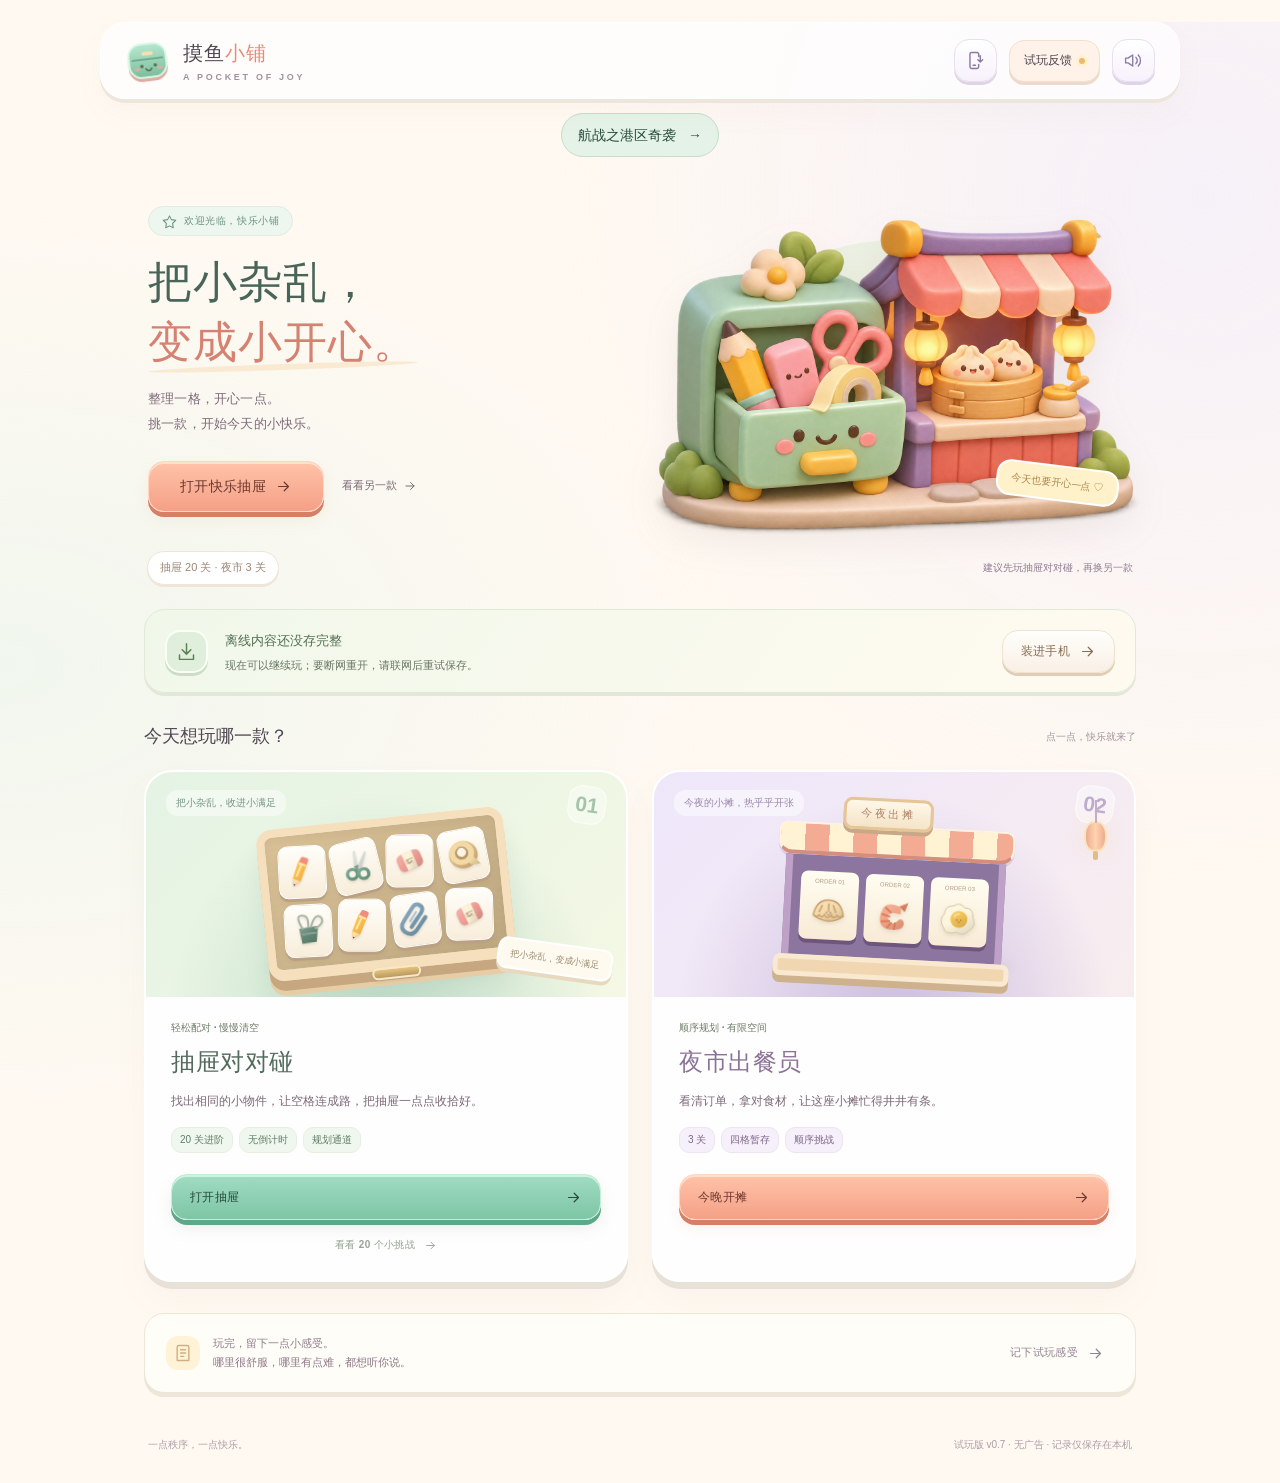
==== commit 4935d46f: "Publish Harbor Raid mobile playtest" ====
--- a/index.html
+++ b/index.html
@@ -1,4 +1,4 @@
 <!doctype html>
 <html lang="zh-CN">
-<head><meta charset="UTF-8"><meta name="viewport" content="width=device-width,initial-scale=1,viewport-fit=cover"><meta name="theme-color" content="#fff9f1"><meta name="description" content="打开抽屉，摆好小摊。抽屉配对20关、夜市出餐3关，来选出你更想再玩的一款。"><title>摸鱼小铺 · 两种小快乐</title><link rel="icon" href="data:image/svg+xml,%3Csvg%20xmlns%3D%22http%3A%2F%2Fwww.w3.org%2F2000%2Fsvg%22%20viewBox%3D%220%200%2064%2064%22%3E%3Crect%20x%3D%225%22%20y%3D%226%22%20width%3D%2254%22%20height%3D%2251%22%20rx%3D%2217%22%20fill%3D%22%2396cfb2%22%2F%3E%3Cpath%20d%3D%22M7%2028h50%22%20stroke%3D%22%236da98b%22%20stroke-width%3D%223%22%2F%3E%3Crect%20x%3D%2223%22%20y%3D%2216%22%20width%3D%2218%22%20height%3D%225%22%20rx%3D%222.5%22%20fill%3D%22%23ffe3b5%22%2F%3E%3Cg%20fill%3D%22%23526d54%22%3E%3Ccircle%20cx%3D%2223%22%20cy%3D%2239%22%20r%3D%222.5%22%2F%3E%3Ccircle%20cx%3D%2241%22%20cy%3D%2239%22%20r%3D%222.5%22%2F%3E%3C%2Fg%3E%3Cpath%20d%3D%22M28%2044q4%205%208%200%22%20fill%3D%22none%22%20stroke%3D%22%23526d54%22%20stroke-width%3D%222.5%22%20stroke-linecap%3D%22round%22%2F%3E%3C%2Fsvg%3E"><link rel="stylesheet" href="style.css"><link rel="manifest" href="manifest.webmanifest"><link rel="apple-touch-icon" href="assets/icons/icon-180.png"><meta name="mobile-web-app-capable" content="yes"><meta name="apple-mobile-web-app-capable" content="yes"><meta name="apple-mobile-web-app-title" content="摸鱼小铺"><meta name="apple-mobile-web-app-status-bar-style" content="default"></head>
-<body><header class="site-header"><a href="#" class="brand" aria-label="摸鱼小铺，返回首页"><span class="brand-mark" aria-hidden="true"><svg viewBox="0 0 48 48"><defs><linearGradient id="brandMint" x2="0" y2="1"><stop stop-color="#b6e7d0"/><stop offset="1" stop-color="#7bbd9c"/></linearGradient></defs><rect x="4" y="6" width="39" height="35" rx="13" fill="url(#brandMint)" stroke="#daf8e6" stroke-width="2"/><path d="M7 22h33" stroke="#6ba888" stroke-width="2"/><rect x="18" y="14" width="12" height="4" rx="2" fill="#f9deb1"/><circle cx="17" cy="29" r="1.8" fill="#5c6e54"/><circle cx="31" cy="29" r="1.8" fill="#5c6e54"/><path d="M21 32q3 4 6 0" fill="none" stroke="#5c6e54" stroke-width="1.7" stroke-linecap="round"/><ellipse cx="12" cy="32" rx="3" ry="1.5" fill="#e9aaa0"/><ellipse cx="36" cy="32" rx="3" ry="1.5" fill="#e9aaa0"/></svg></span><span class="brand-copy">摸鱼<em>小铺</em><small>A POCKET OF JOY</small></span></a><nav><button class="icon-button offline-entry" data-action="offline-guide" aria-label="离线安装与分享" title="离线安装与分享"><svg viewBox="0 0 24 24" fill="none" stroke="currentColor" stroke-width="1.8" stroke-linecap="round" stroke-linejoin="round" aria-hidden="true"><path d="M16 7V4a2 2 0 0 0-2-2H7a2 2 0 0 0-2 2v16a2 2 0 0 0 2 2h7a2 2 0 0 0 2-2v-3M9 18h3M18 6v8m-3-3 3 3 3-3"/></svg></button><button class="nav-feedback" data-action="report">试玩反馈 <span class="feedback-dot"></span></button><button class="icon-button" id="sound-toggle" aria-haspopup="dialog" data-action="audio-settings" aria-label="音乐与音效设置"></button></nav></header><main id="app"></main><footer class="site-footer"><span>一点秩序，一点快乐。</span><span>试玩版 v0.7 · 无广告 · 记录仅保存在本机</span></footer><dialog id="modal" aria-labelledby="modal-title"></dialog><div id="toast" class="toast" role="status" aria-live="polite"></div><script src="engine.js"></script><script src="icons.js"></script><script src="audio.js"></script><script src="offline.js"></script><script src="app.js"></script></body></html>
+<head><meta charset="UTF-8"><meta name="viewport" content="width=device-width,initial-scale=1,viewport-fit=cover"><meta name="theme-color" content="#fff9f1"><meta name="description" content="打开抽屉，摆好小摊。抽屉配对20关、夜市出餐3关，来选出你更想再玩的一款。"><title>摸鱼小铺 · 两种小快乐</title><link rel="icon" href="data:image/svg+xml,%3Csvg%20xmlns%3D%22http%3A%2F%2Fwww.w3.org%2F2000%2Fsvg%22%20viewBox%3D%220%200%2064%2064%22%3E%3Crect%20x%3D%225%22%20y%3D%226%22%20width%3D%2254%22%20height%3D%2251%22%20rx%3D%2217%22%20fill%3D%22%2396cfb2%22%2F%3E%3Cpath%20d%3D%22M7%2028h50%22%20stroke%3D%22%236da98b%22%20stroke-width%3D%223%22%2F%3E%3Crect%20x%3D%2223%22%20y%3D%2216%22%20width%3D%2218%22%20height%3D%225%22%20rx%3D%222.5%22%20fill%3D%22%23ffe3b5%22%2F%3E%3Cg%20fill%3D%22%23526d54%22%3E%3Ccircle%20cx%3D%2223%22%20cy%3D%2239%22%20r%3D%222.5%22%2F%3E%3Ccircle%20cx%3D%2241%22%20cy%3D%2239%22%20r%3D%222.5%22%2F%3E%3C%2Fg%3E%3Cpath%20d%3D%22M28%2044q4%205%208%200%22%20fill%3D%22none%22%20stroke%3D%22%23526d54%22%20stroke-width%3D%222.5%22%20stroke-linecap%3D%22round%22%2F%3E%3C%2Fsvg%3E"><link rel="stylesheet" href="style.css"><link rel="manifest" href="manifest.webmanifest"><link rel="apple-touch-icon" href="assets/icons/icon-180.png"><meta name="mobile-web-app-capable" content="yes"><meta name="apple-mobile-web-app-capable" content="yes"><meta name="apple-mobile-web-app-title" content="摸鱼小铺"><meta name="apple-mobile-web-app-status-bar-style" content="default"><style>.pocket-raid-link{display:flex;width:max-content;max-width:calc(100% - 28px);min-height:44px;align-items:center;gap:12px;margin:14px auto 0;padding:0 16px;border:1px solid #c6ddca;border-radius:999px;background:#e5f2e7;color:#274e3c;font-size:14px;font-weight:700;text-decoration:none}.pocket-raid-link:hover,.pocket-raid-link:focus-visible{background:#d6ecdc}.pocket-raid-link:focus-visible{outline:2px solid #274e3c;outline-offset:3px}</style></head>
+<body><header class="site-header"><a href="#" class="brand" aria-label="摸鱼小铺，返回首页"><span class="brand-mark" aria-hidden="true"><svg viewBox="0 0 48 48"><defs><linearGradient id="brandMint" x2="0" y2="1"><stop stop-color="#b6e7d0"/><stop offset="1" stop-color="#7bbd9c"/></linearGradient></defs><rect x="4" y="6" width="39" height="35" rx="13" fill="url(#brandMint)" stroke="#daf8e6" stroke-width="2"/><path d="M7 22h33" stroke="#6ba888" stroke-width="2"/><rect x="18" y="14" width="12" height="4" rx="2" fill="#f9deb1"/><circle cx="17" cy="29" r="1.8" fill="#5c6e54"/><circle cx="31" cy="29" r="1.8" fill="#5c6e54"/><path d="M21 32q3 4 6 0" fill="none" stroke="#5c6e54" stroke-width="1.7" stroke-linecap="round"/><ellipse cx="12" cy="32" rx="3" ry="1.5" fill="#e9aaa0"/><ellipse cx="36" cy="32" rx="3" ry="1.5" fill="#e9aaa0"/></svg></span><span class="brand-copy">摸鱼<em>小铺</em><small>A POCKET OF JOY</small></span></a><nav><button class="icon-button offline-entry" data-action="offline-guide" aria-label="离线安装与分享" title="离线安装与分享"><svg viewBox="0 0 24 24" fill="none" stroke="currentColor" stroke-width="1.8" stroke-linecap="round" stroke-linejoin="round" aria-hidden="true"><path d="M16 7V4a2 2 0 0 0-2-2H7a2 2 0 0 0-2 2v16a2 2 0 0 0 2 2h7a2 2 0 0 0 2-2v-3M9 18h3M18 6v8m-3-3 3 3 3-3"/></svg></button><button class="nav-feedback" data-action="report">试玩反馈 <span class="feedback-dot"></span></button><button class="icon-button" id="sound-toggle" aria-haspopup="dialog" data-action="audio-settings" aria-label="音乐与音效设置"></button></nav></header><a class="pocket-raid-link" href="harbor-raid.html">航战之港区奇袭 <span aria-hidden="true">→</span></a><main id="app"></main><footer class="site-footer"><span>一点秩序，一点快乐。</span><span>试玩版 v0.7 · 无广告 · 记录仅保存在本机</span></footer><dialog id="modal" aria-labelledby="modal-title"></dialog><div id="toast" class="toast" role="status" aria-live="polite"></div><script src="engine.js"></script><script src="icons.js"></script><script src="audio.js"></script><script src="offline.js"></script><script src="app.js"></script></body></html>
